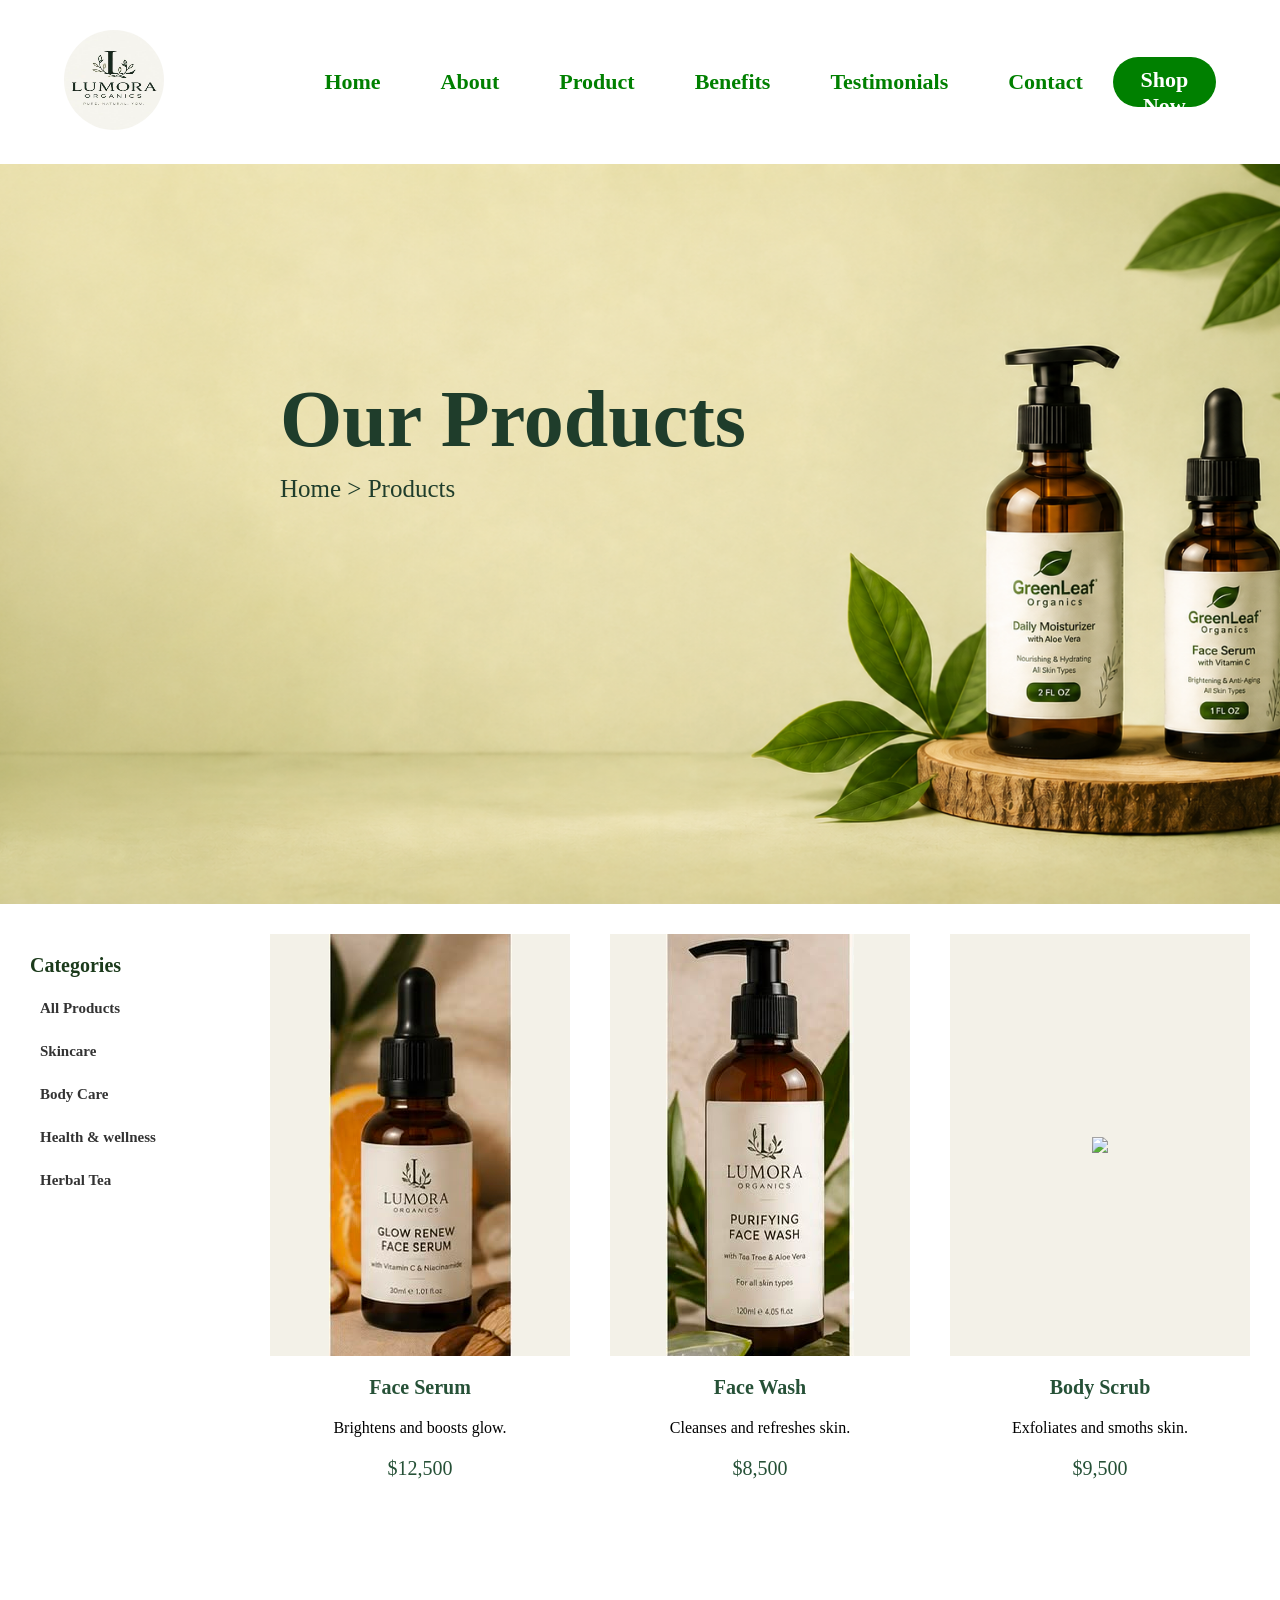
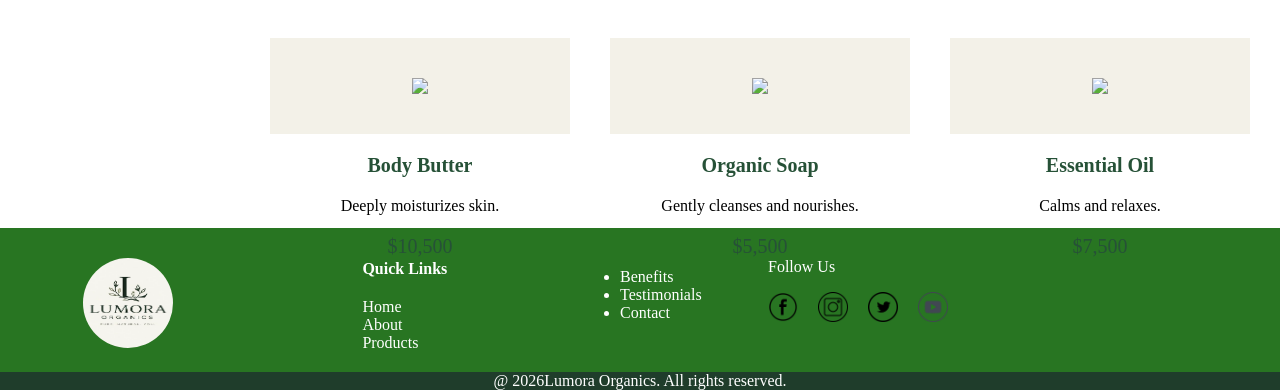
==== products.html @ fcd277b5 "Add files via upload" ====
<!DOCTYPE html>
<html lang="en">
<head>
    <meta charset="UTF-8">
    <meta name="viewport" content="width=device-width, initial-scale=1.0">
    <title>Luora Site</title>
    <link rel="stylesheet" href="style.css">
</head>
<body>
    <section class="nav_bar">
        <div class="logo_div">
            <!-- logo space -->
            <a href="">
                <img src="icons/logo_image.jpeg" alt="">
            </a>
        </div>
        <div class="nav_links links_font">
            <!-- links appear hear  -->
             <ul class="links">
                <li><a href="index.html">Home</a></li>
                <li><a href="about.html">About</a></li>
                <li><a href="#">Product</a></li>
                <li><a href="#">Benefits</a></li>
                <li><a href="#">Testimonials</a></li>
                <li><a href="contact.html">Contact</a></li>
                
             </ul>
             <a href="#" class="shop_btn">Shop Now</a>
        </div>

    </section>


    <section class="hero_section">
        <div class="products_container">
            <h1 class="products_header green_text">Our Products</h1>
            <p class="products_subtitle green_text">Home > Products</p>
        </div>
    </section>

    <section class="products_section">
        <div class="products">
           
            <div class="up">
                <div class="products_list">
                    <h3 class="categories_title">Categories</h3>
                    <ul class="category_list">
                        <li><a href="#" class="category_link all">All Products</a></li>
                        <li><a href="#" class="category_link">Skincare</a></li>
                        <li><a href="#" class="category_link">Body Care</a></li>
                        <li><a href="#" class="category_link">Health & wellness</a></li>
                        <li><a href="#" class="category_link">Herbal Tea</a></li>
                    </ul>
                </div>

                <div class="products_images">
                    <div class="products_div">
                        <!-- first product -->
                        <div class="product_details">
                            <div class="image">
                                <img  src="icons/face serum.jpeg">
                            </div>
                            <h3 class="name"> Face Serum</h3>
                            <p>Brightens and boosts glow.</p>
                            <p class="product_price"> $12,500</p>
                        </div>

                        <!-- second product -->
                        <div class="product_details">
                            <div class="image">
                                <img src="icons/face wash.jpeg">
                            </div>
                            <h3 class="name"> Face Wash</h3>
                            <p>Cleanses and refreshes skin.</p>
                            <p class="product_price"> $8,500</p>
                        </div>

                        <!-- third product -->
                        <div class="product_details">
                            <div class="image">
                                <img src="icons/Body Scrub.jpeg">
                            </div>
                            <h3 class="name">Body Scrub</h3>
                            <p>Exfoliates and smoths skin.</p>
                            <p class="product_price"> $9,500</p>
                        </div>
                    </div>

                    <div class="products_div">
                        <!-- fourth product -->
                        <div class="product_details">
                            <div class="image">
                                <img src="icons/Body Butter.jpeg">
                            </div>
                            <h3 class="name"> Body Butter</h3>
                            <p>Deeply moisturizes skin.</p>
                            <p class="product_price"> $10,500</p>
                        </div>
                    
                        <!-- fifth product -->
                        <div class="product_details">
                            <div class="image">
                                <img src="icons/Herbal Soap.jpeg">
                            </div>
                            <h3 class="name"> Organic Soap </h3>
                            <p>Gently cleanses and nourishes.</p>
                            <p class="product_price"> $5,500</p>
                        </div>

                        <!-- sixth product -->
                        <div class="product_details">
                            <div class="image">
                                <img src="icons/Essential Oil.jpeg">
                            </div>
                            <h3 class="name"> Essential Oil </h3>
                            <p>Calms and relaxes.</p>
                            <p class="product_price"> $7,500</p>
                        </div>
                    </div>
                </div>   
            </div>
        </div>
    </section>


    <section class="footer">
        <div class="footer_diagram">
            <img src="icons/logo_image.jpeg" class="footer_image">
        </div>

        <div class="footer_links">
            <div class="footer_quick">
                <ul class="footer_ul">
                    <li><p class="quick white_text">Quick Links</p></li>
                    <li>Home</li>
                    <li>About</li>
                    <li>Products</li>
                </ul>

                <ul class="benefits"> 
                    <li>Benefits</li>
                    <li>Testimonials</li>
                    <li>Contact</li>
                </ul>
            </div>
        </div>

        <div class="footer_socials">
            <p class="us white_text">Follow Us</p>

            <div class="footer_icons">
                <img src="icons/facebook.png">
                <img src="icons/instagram (1).png">
                <img src="icons/twitter.png">
                <img src="icons/youtube.png">
            </div>
        </div>
    </section>

    <p class="ending">@ 2026Lumora Organics. All rights reserved.</p>


</body>
---- style.css ----
body {
    margin: 0;
    padding: 0;
}

a {
    
    text-decoration: none;
}

.nav_bar {
    width: 90%;
    margin: 30px auto;
    display: flex;
}

.logo_div {
    background-color: transparent;
    margin: auto;
    width: 20%;
}

.logo_div img {
    border-radius: 50%;
    width: 100px;
    height: 100px;
    
}


.nav_links {
    display: flex;
    width: 80%;
}

.links {
    display: flex;
    list-style: none;
    padding: 0 20px;
    gap: 40px;
}

.links_font  {
    font-size: 22px;
    font-weight: bold;
}

.links li {
    margin: auto 10px;
}

.links li a {
    color: green;
}

.shop_btn {
    background: green;
    height: 30px;
    width: 120px;
    padding: 10px;
    color: white;
    border-radius: 25px;
    text-align: center;
    margin: auto;
}


/* hero section starts here  */
.hero_section {
    width: 100%;
    margin: 0;
    padding: 10px;
    height: 80vh;
    background-image: url(icons/background_image.png);
    background-size: cover;       /* Fills the entire div */
    background-position: center;  /* Centers the image to avoid awkward cropping */
}

.hero_container {
    align-items: center;
    padding-top: 80px;
    margin-left: 70px;
}

.natural_text {
    font-size: 20px;
    font-weight: bold;
    font-family:'Gill Sans', 'Gill Sans MT', Calibri, 'Trebuchet MS', sans-serif;
}

.hero_header {
    font-size: 80px;
    font-weight: bold;
    font-family:'Gill Sans', 'Gill Sans MT', Calibri, 'Trebuchet MS', sans-serif;
    margin-top: 20px;
    margin-bottom: 20px;
}

.hero_subtitle {
    font-size: 25px;
    font-weight:500;
    font-family: 'Times New Roman', Times, serif;
    word-spacing: 5px;
}

.explore_btn {
    font-size: 25px;
    color: white;
    font-weight: bold;
    background-color: #1f3d2b;
    align-items: center;
    border-radius: 5px;
    display: block;
    width: 200px;
    padding: 15px;
    text-align: center;

}

.green_text {
    color: #1f3d2b;
}

.about_section{
    display: flex;
    width: 100%;
    margin:30px;
}

.image_container{
    width: 50%;
}


.about_image{
    width: 550px;
    height: 250px;
    border-radius: 6px;
    border-top: 20px;

}

.about_container{
    width: 50%;
    font-family: 'Times New Roman', Times, serif;
}


.about_heading{
    color:#265137;
    font-family: 'Times New Roman', Times, serif;
}

.learn_btn{
    font-size: 25px;
    color: white;
    font-weight: bold;
    background-color: #1f3d2b;
    align-items: center;
    border-radius: 5px;
    display: block;
    width: 200px;
    padding: 15px;
    text-align: center;
}

.products_section{
    margin: 30px;
}

.products_heading{
    text-align: center;
    display: block;
    color: #265137;
}

.products_box{
    display: flex;
}

.products_display{
    width: 25%;
    border: 1px solid #ddd;
    border-radius: 10px;
    box-shadow: 0 4px 10px rgba(0, 0, 0, 0.1);
    margin-right: 15px;
    margin-left: 15px;
    margin-bottom: 20px;
    align-items: center;
}

.products_image{
    width: 100%;
    height: 250px;
}

.product_description{
    padding: 0 20px;
}


.products_name{
    color: #265137;
    font-size: 20px;
    font-weight: bold;
    font-family: 'Times New Roman', Times, serif;
}

.price{
    color: #265137;
}

.choose_section{
    padding: 30px 50px;
    background-color: #f8f8ed;
}

.choose_heading{
    text-align: center;
    color: #265137;
}

.choose_box{
    display: flex;
}


.choose_display{
    display: grid;
    grid-template-columns: 45px 1fr;
    column-gap: 12px;
    align-items: center;
    flex: 1;
    font-size: 12px;
    color: #666;
    line-height: 1.5;
}

.choose_icon{
    width: 50px;
    height: 20px;
    object-fit: contain;
    grid-row: span 2;
}

.choose_card{
    margin: 0;
    font-size: 14px;
    color: #333;
}

.testimonials{
    width: 100%;
    display: flex;
    padding: 60px 20px;
    text-align: left;
}

.reviews{
    width: 50%;

}


.testimonials h2{
    color: #2d5a2d;
    font-size: 28px;
    margin-bottom: 40px;
}

.testimonial_card{
    display: flex;
    align-items: center;
    gap: 20px;
}

.testimonial_photo{
    width: 90px;
    height: 90px;
    border-radius: 50%;
    object-fit: cover;
}

.testimonial_word{
    display: block;
}

.testimonial_text{
    color:#333;
    font-size: 16px;
    line-height: 1.5;
    margin-bottom: 10px;
}

.testimonial_name{
    color: #2d5a2d;
}

.contact{
    width: 50%;
}

.contact_card{
    color: #2d5a2d;
    font-size: 28px;
    margin-bottom: 40px;
}

.contact_display{
    display: grid;
    text-align: center;
    gap: 60px;
    grid-template-columns: 100px 1fr;

}

.contact_info{
    font-size: 10px;
    color: #555;
    margin: 8px 0;
    align-items: center;
    gap: 8px;
    display: flex;
}

.contact_icons{
    width: 20px;
    height: 20px;
    color: #265137;
}

.contact_message{
    width: 50%;
}

.contact_box{
    width:310px;
    height:30px;
    display:flex;
    align-items:first baseline;
}


.input{
    height: 100px;
}

.submit{
    width: 52%;
    padding: 7px;
    border: none;
    background-color: #287522;
    color: white;
    font-size: 9px;
    cursor: pointer;
}

.us {
   margin-top: 30px;
}
.footer{
    background-color: #287522;
    color: white;
    width:100%;
    display: flex;
    justify-content: space-around;
}

.footer_diagram{
    width: 20%;
    text-align: center;
}

.footer_image{
    width:90px;
    height: 90px;
    border-radius: 50%;
    margin-top: 30px;
}

.footer_quick{
    display: flex;
    justify-content: space-around;
}


.footer_links{
    width: 40%;
}

.quick{
    font-weight: bold;
    margin-bottom: 20px;
}

.benefits{
    margin-top: 40px;
}


.footer_ul{
    list-style: none;
    margin-bottom: 20px;
}

.footer_icons{
    display: flex;
    width: 30px;
    height: 30px;
    border-radius: 50%;
    gap: 20px;
}

.footer_socials{
    width: 40%;
    align-items: center;
}

.ending{
    background-color: #1f3d2b;
    color: white;
    text-align: center;
    margin:0;
}

/* ABOUT PAGE STARTS HERE */
body {
    margin: 0;
    padding: 0;
    box-sizing: border-box;
}

a {
    
    text-decoration: none;
}

.nav_bar {
    width: 90%;
    margin: 30px auto;
    display: flex;
}

.logo_div {
    background-color: transparent;
    margin: auto;
    width: 20%;
}

.logo_div img {
    border-radius: 50%;
    width: 100px;
    height: 100px;
    
}


.nav_links {
    display: flex;
    width: 80%;
}

.links {
    display: flex;
    list-style: none;
    padding: 0 20px;
    gap: 40px;
}

.links_font  {
    font-size: 22px;
    font-weight: bold;
}

.links li {
    margin: auto 10px;
}

.links li a {
    color: green;
}

.shop_btn {
    background: green;
    height: 30px;
    width: 120px;
    padding: 10px;
    color: white;
    border-radius: 25px;
    text-align: center;
    margin: auto;
}

/*about sections start here*/
.about{
    background-image: url(icons/about\ background.jpeg);
    background-size: cover;       /* Fills the entire div */
    background-position: center;  /* Centers the image to avoid awkward cropping */
    text-align: center;
    position: relative;
    padding: 60px 60px;
    min-height: 220px;
}

.story {
    display: flex;
    width: 100%;
    text-align: justify;
    padding: 30px 40px;

}

.story_section {
    width: 50%;
}

.story_img {
    width: 50%;
}

.story_img img {
    width: 450px;
    height: 200px;
    border-radius: 2%;
    margin-top: 30px;
}

.about_header{
    font-size: 70px;
    color: rgb(6, 46, 6);
}

p{
    color: black;
}

.story_btn{
    background: green;
    height: 30px;
    width: 120px;
    padding: 10px;
    color: white;
    text-align: center;
    margin: auto;
}

.values{
    background-color: beige;
    padding:40px;
}

.section_value{
    color: rgb(20, 69, 20);
}

.value_div{
    display: flex;
}


.value_card{
    display: flex;
    gap: 10px;
}

.value_card h1{
    font-size: 20px;
    font-weight: bold;
}

.value_card img{
    width: 20px;
    height: 20px;
    padding-top: 15px;
}

.mission{
    color: white;
    background-color: rgb(21, 62, 21);
    padding-left: 30px;
    display: flex;
    gap: 400px;
}

.front{
    display: flex;
    gap: 10px;
}

.mission img{
    width: 50px;
    height: 50px;
    padding-top: 20px;
    align-items: end;}

.miss img {
    width: 300px;
    height: 140px; 
    padding: 0; 
}

.mission_section {
    color: #ffffff;
}

.white_text {
    color: #ffffff;
}





/*PRODUCTS PAGE STARTS HERE */

.products_container{
    margin-left: 270px;
    margin-top: 200px;
}
.products_header{
    font-size: 80px;
    font-weight: bold;
    margin-bottom: 10px;
}

.products_subtitle{
    font-size: 25px;
    margin-top: 10px;
}

.products_section {
    margin: 30px;
    flex-direction: column;
}

.categories_title {
    font-size: 20px;
    font-weight: bold;
    color: #1b3a1b;
    margin-bottom: 15px;
}

.category_list {
    list-style: none;
    padding: 0;
    margin: 0;
}

.category_list li {
    margin-bottom: 10px;
}

.category_link {
    display: block;
    color: #333333;
    font-size: 15px;
    padding: 8px 10px;
    border-radius: 5px;
}

.category_link .all {
    background-color: #2fb22f;
    color: #ffffff;
    font-weight: bold;

}

.category_link:hover {
 background-color: #1f3d2b;
 color:  #3cac3c;
}

.products{
    display: grid;
    gap: 20px;
}

.products_list{
    list-style: none;
    color: #327b4f;
    font-weight: bold;
    width: 20%;
}

.up{
    display: flex;

}

.product_images{
    display: grid;
    gap: 40px;

}

.products_div{
    display: flex;
    gap: 40px;
    width: 40%;
    text-align: center;
}

.products_details{
    width: 50%;
    border: 2px solid black;
    border-radius: 20%;
    box-shadow: 0 4px 10px rgba(0, 0, 0, 0.1);
    margin-right: 15px;
    margin-left: 15px;
    margin-bottom: 20px;
    align-items: center;

}

.products_details:hover {
    box-shadow: 0 8px 20px rgba(45, 90, 39, 0.12);
    transform: translateY(-3px);
}


.image{
    width: 300px;
    height: 60%;
    background-color: #f3f1e8;
    display: flex;
    align-items: center;
    justify-content: center;
    overflow: hidden;
}

 
image img {
    width: 100%;
    height: 100%;
    object-fit: contain;
    padding: 16px;
}

.product_info{
    padding: 16px;
}

.product_info h3{
    font-size: 15px;
    color: #265137;
    margin-bottom: 6px;
}


.name{
    color: #265137;
    font-size: 20px;
    font-weight: bold;
    font-family: 'Times New Roman', Times, serif;
}

.product_price{
    font-size: 20px;
    color: #265137;
}

.second_section{
    display: flex;
    
}






/*contact us section starts here*/

.contact_section{
    margin: 20px;
}

.contact_infos{
    display: flex;
    margin: 20px;
    gap: 15px;
}


.contact_message_box{
    margin-top: 40px;
}

.contact_text{
    font-size: 20px;
    font-weight: bold;
}


.in_touch h3{
    font-size: 40px;
    font-weight: bold;
    color: #153d12;
}

.in_touch p{
    font-size: 20px;
}

.contact_message{
    margin:50px;
}

.find_us {
    display: flex;
    justify-content: space-between;
    background-color: #FCFBF4;

}

.contacts{
    height: 50px;
}

.contact_boxes{
    height: 90px;
}

.border_classes{
    height: 80px;

}

.placeholder{
    font-size: 10px;

}

iframe{
    width: 600px;
    height: 400px;
    margin-top: 0;
    margin-bottom: 20px;
    margin-right: 50px;
}

.location {
    margin-top: 30px;
    margin-left: 40px;
    font-family: Arial, Helvetica, sans-serif;
    font-size: 30px;
    color: #265137;

}



.contact-form {
    background-color: #ffffff;
    padding: 30px;
    box-shadow: 0 2px 8px rgba(0, 0, 0, 0.08);
    margin-left: 300px;
}

.contact-form label {
    display: block;
    margin-bottom: 6px;
    margin-top: 15px;
}


.contact-form input,
.contact-form textarea {
    width: 100%;
    padding: 10px 12px;
    border: 1px solid #cccccc;
    border-radius: 5px;
    font-size: 19px;
    font-family:sans-serif;
}


.send-btns {
    width: 105%;
    margin-top: 20px;
    background-color: #2f6b2f;
    color: #ffffff;
    padding: 12px 25px;
    border-radius: 5px;
    font-size: 15px;
}

.send-btn:hover {
    background-color: #1b3a1b;
}
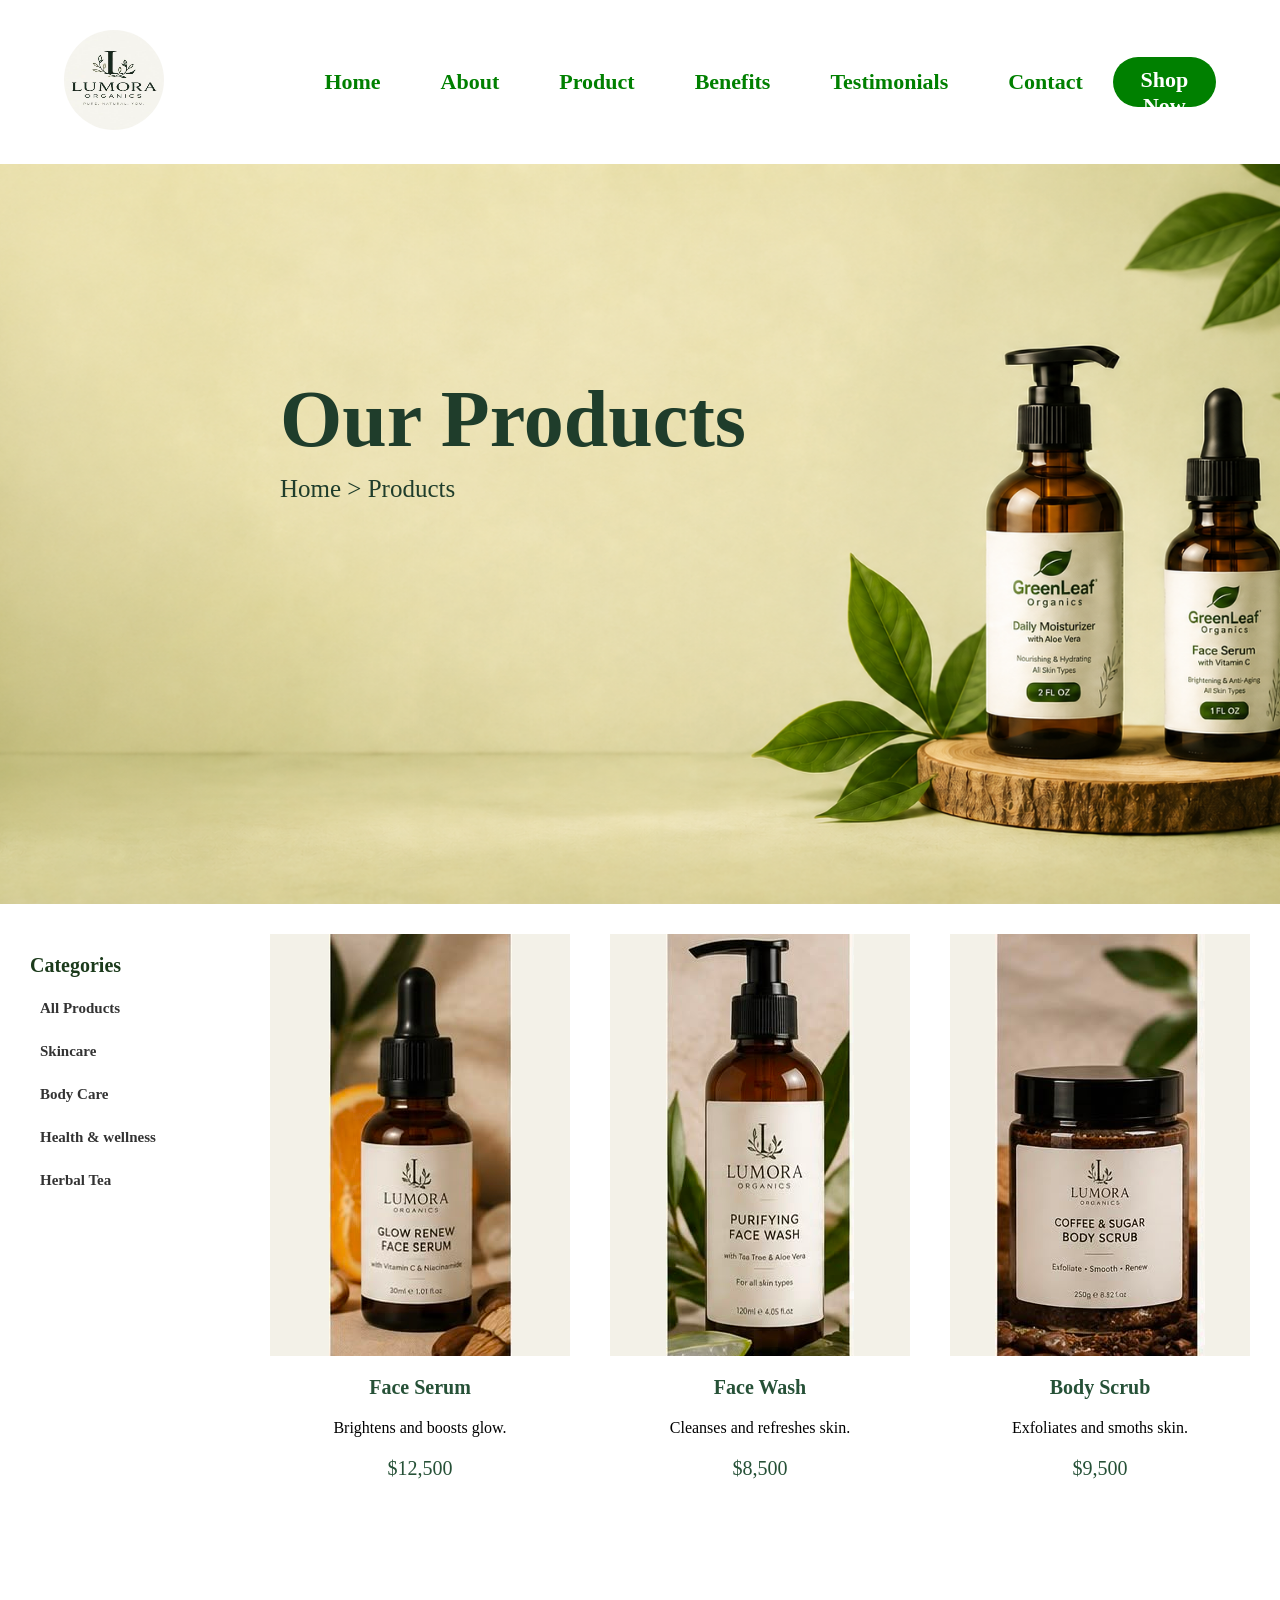
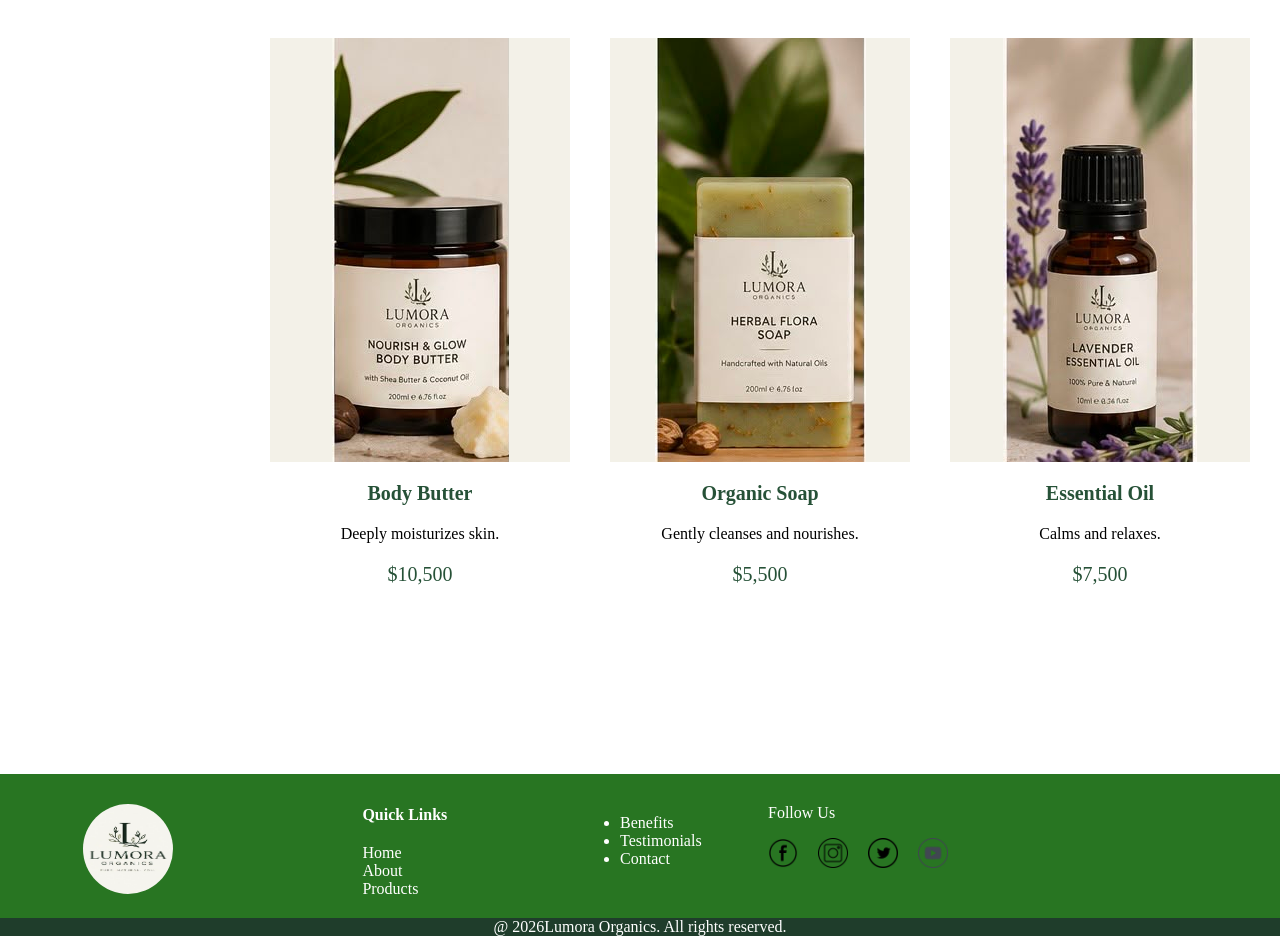
==== commit bf0ac36a: "Fix HTML formatting and structure in products.html" ====
--- a/products.html
+++ b/products.html
@@ -78,7 +78,7 @@
                         <!-- third product -->
                         <div class="product_details">
                             <div class="image">
-                                <img src="icons/Body Scrub.jpeg">
+                                <img src="icons/body scrub.jpeg">
                             </div>
                             <h3 class="name">Body Scrub</h3>
                             <p>Exfoliates and smoths skin.</p>
@@ -90,7 +90,7 @@
                         <!-- fourth product -->
                         <div class="product_details">
                             <div class="image">
-                                <img src="icons/Body Butter.jpeg">
+                                <img src="icons/body butter.jpeg">
                             </div>
                             <h3 class="name"> Body Butter</h3>
                             <p>Deeply moisturizes skin.</p>
@@ -100,7 +100,7 @@
                         <!-- fifth product -->
                         <div class="product_details">
                             <div class="image">
-                                <img src="icons/Herbal Soap.jpeg">
+                                <img src="icons/herbal soap.jpeg">
                             </div>
                             <h3 class="name"> Organic Soap </h3>
                             <p>Gently cleanses and nourishes.</p>
@@ -110,7 +110,7 @@
                         <!-- sixth product -->
                         <div class="product_details">
                             <div class="image">
-                                <img src="icons/Essential Oil.jpeg">
+                                <img src="icons/essential oil.jpeg">
                             </div>
                             <h3 class="name"> Essential Oil </h3>
                             <p>Calms and relaxes.</p>
@@ -160,4 +160,4 @@
     <p class="ending">@ 2026Lumora Organics. All rights reserved.</p>
 
 
-</body>+</body>
